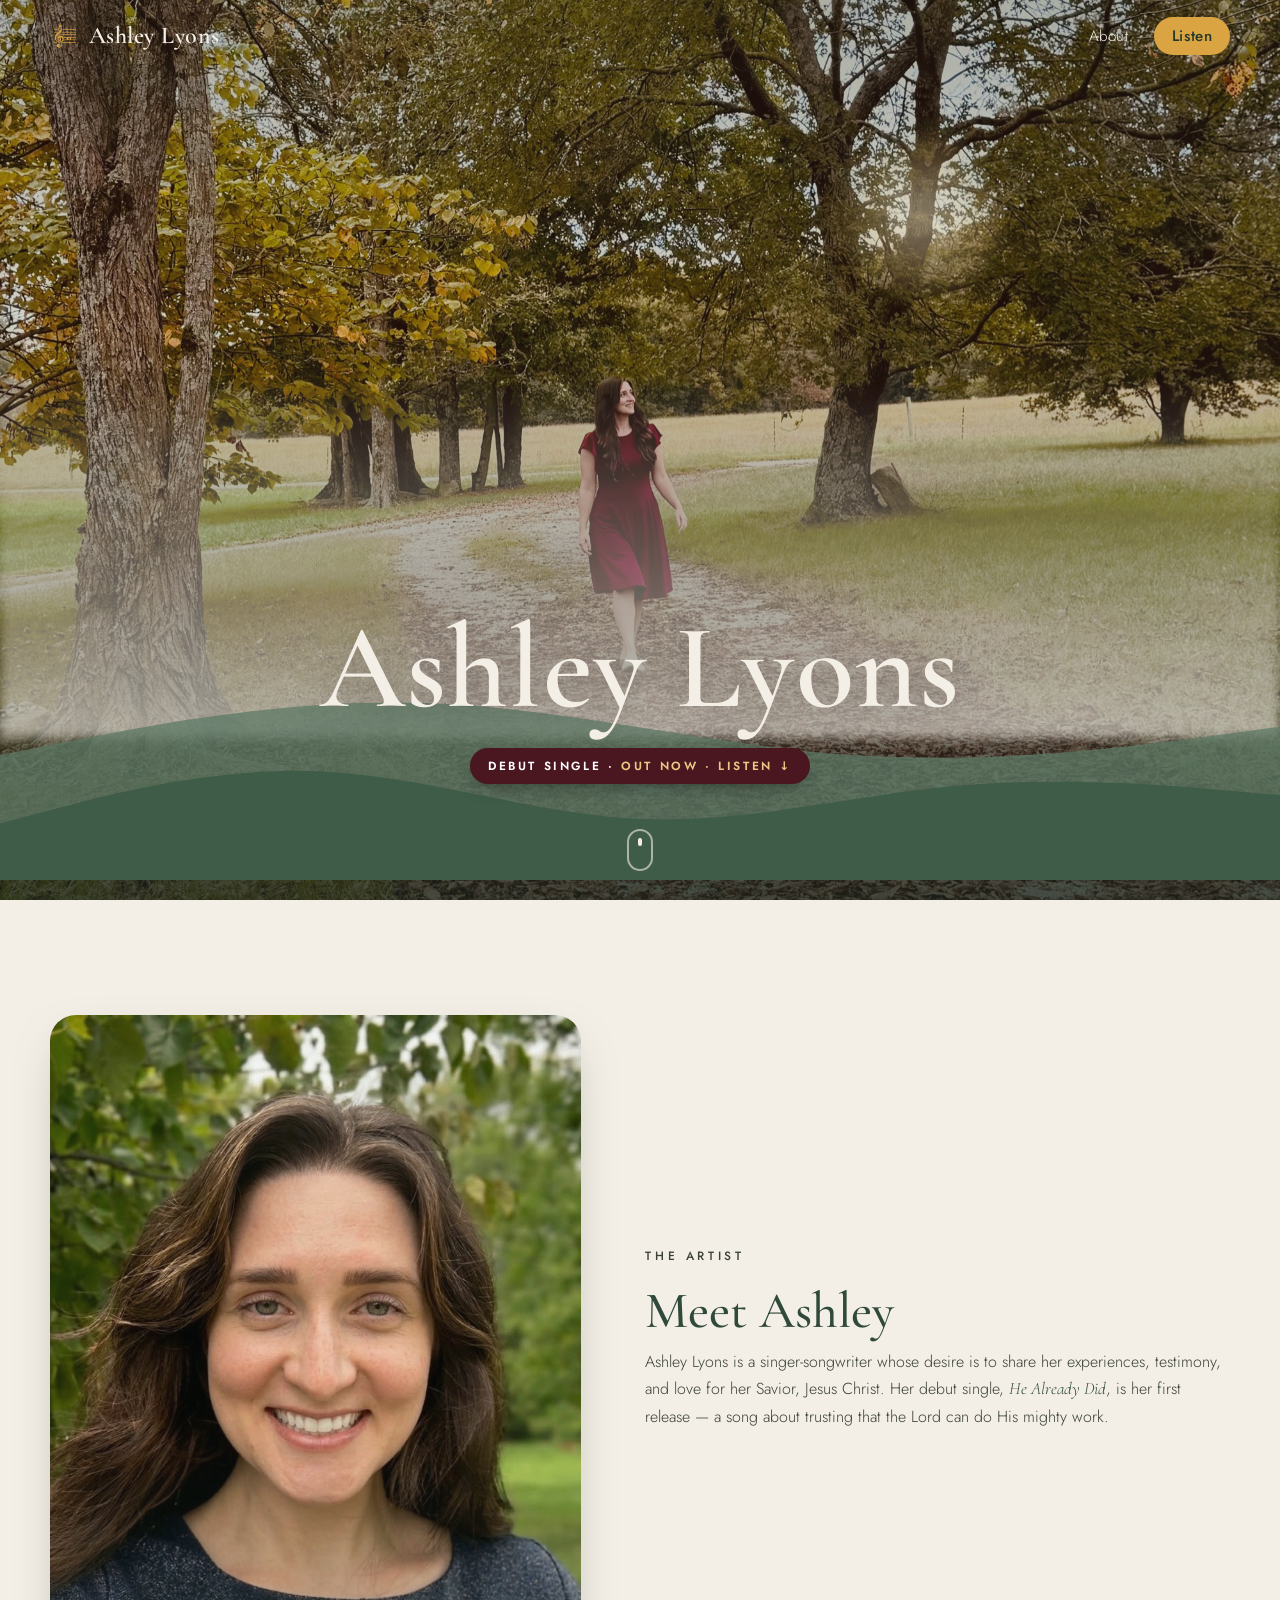
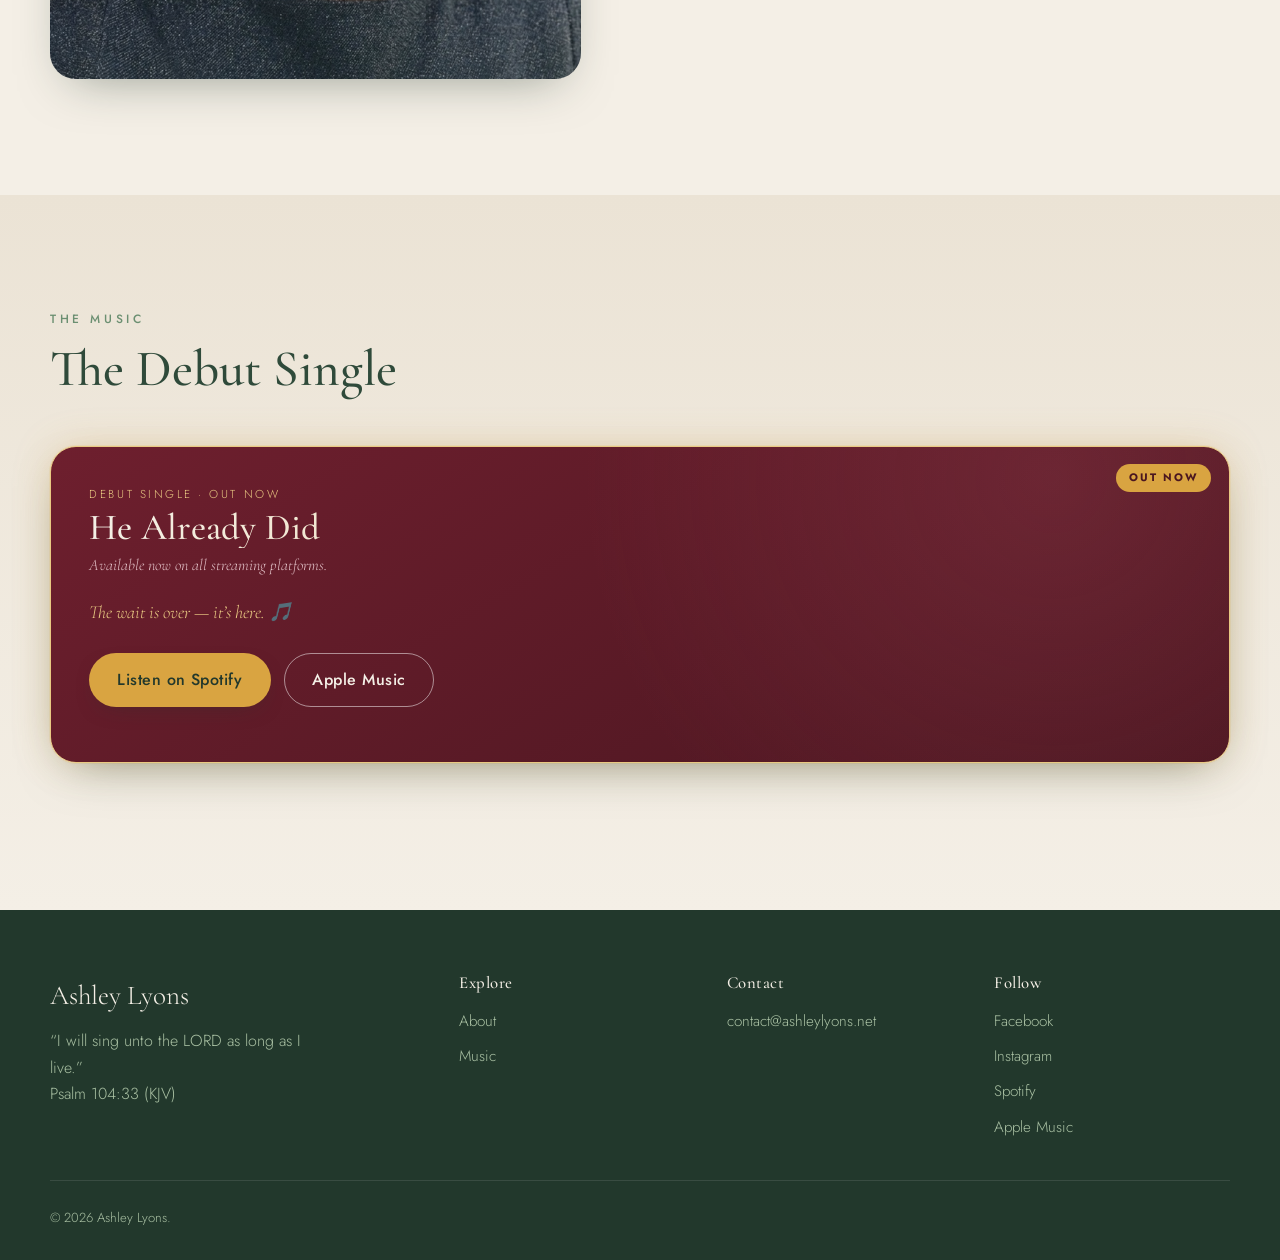
==== index.html @ bfa3c893 "Cache-bust CSS/JS with version query; make HTML revalidate so updates show immediately" ====
<!DOCTYPE html>
<html lang="en">
<head>
  <meta charset="UTF-8" />
  <meta name="viewport" content="width=device-width, initial-scale=1.0" />
  <meta name="description" content="Ashley Lyons — singer-songwriter. Debut single 'He Already Did' coming October 17, 2026. Hear a preview and be the first to know when it releases." />
  <meta name="theme-color" content="#2f4a3a" />

  <!-- Open Graph -->
  <meta property="og:title" content="Ashley Lyons — Singer-Songwriter" />
  <meta property="og:description" content="Debut single 'He Already Did' — coming October 17, 2026. Hear the preview." />
  <meta property="og:type" content="website" />
  <meta property="og:url" content="https://ashleylyons.net/" />
  <meta property="og:image" content="https://ashleylyons.net/assets/cover.jpeg" />
  <link rel="canonical" href="https://ashleylyons.net/" />

  <title>Ashley Lyons — Singer-Songwriter</title>

  <link rel="icon" href="assets/logo-forest-64.png" type="image/png" />
  <link rel="preconnect" href="https://fonts.googleapis.com" />
  <link rel="preconnect" href="https://fonts.gstatic.com" crossorigin />
  <link href="https://fonts.googleapis.com/css2?family=Cormorant+Garamond:ital,wght@0,400;0,500;0,600;1,400&family=Jost:wght@300;400;500;600&display=swap" rel="stylesheet" />
  <link rel="stylesheet" href="css/styles.css?v=20261016" />
</head>
<body>
  <a class="skip-link" href="#main">Skip to content</a>

  <!-- ============ NAVIGATION ============ -->
  <header class="site-header" id="siteHeader">
    <nav class="nav" aria-label="Primary">
      <a href="#top" class="nav__brand" aria-label="Ashley Lyons home">
        <img class="nav__logo" src="assets/logo-gold.png" alt="" width="30" height="30" aria-hidden="true" />
        <span class="nav__name">Ashley Lyons</span>
      </a>

      <button class="nav__toggle" id="navToggle" aria-expanded="false" aria-controls="navMenu" aria-label="Open menu">
        <span></span><span></span><span></span>
      </button>

      <ul class="nav__menu" id="navMenu">
        <li><a href="#about">About</a></li>
        <li><a href="#music" class="nav__cta">Listen</a></li>
      </ul>
    </nav>
  </header>

  <main id="main">
    <span id="top"></span>

    <!-- ============ HERO ============ -->
    <section class="hero" id="hero">
      <div class="hero__layers" aria-hidden="true">
        <div class="hero__sky"></div>
        <div class="hero__sun"></div>
        <div class="hero__mist"></div>
        <svg class="hero__hills hero__hills--back" viewBox="0 0 1440 320" preserveAspectRatio="none">
          <path d="M0,224L80,208C160,192,320,160,480,165.3C640,171,800,213,960,224C1120,235,1280,213,1360,202.7L1440,192L1440,320L0,320Z"></path>
        </svg>
        <svg class="hero__hills hero__hills--mid" viewBox="0 0 1440 320" preserveAspectRatio="none">
          <path d="M0,256L60,240C120,224,240,192,360,197.3C480,203,600,245,720,250.7C840,256,960,224,1080,213.3C1200,203,1320,213,1380,218.7L1440,224L1440,320L0,320Z"></path>
        </svg>
      </div>

      <div class="hero__content">
        <h1 class="hero__title">Ashley&nbsp;Lyons</h1>
        <a href="#music" class="hero__eyebrow" aria-label="Debut single coming October 17 — tap to hear the preview">Debut Single · Oct 17 · <span class="hero__eyebrow-cue">Tap to hear preview &darr;</span></a>
      </div>

      <a href="#about" class="hero__scroll" aria-label="Scroll to about">
        <span></span>
      </a>
    </section>

    <!-- ============ ABOUT ============ -->
    <section class="about section" id="about">
      <div class="container about__grid">
        <div class="about__media reveal">
          <div class="about__photo" role="img" aria-label="Ashley Lyons smiling outdoors among green trees"></div>
        </div>
        <div class="about__text reveal">
          <p class="section__eyebrow">The Artist</p>
          <h2 class="section__title">Meet Ashley</h2>
          <p>Ashley Lyons is a singer-songwriter whose desire is to share her experiences, testimony, and love for her Savior, Jesus Christ. Her debut single, <em>He Already Did</em>, is her first release &mdash; a song about trusting that the Lord can do His mighty work.</p>
        </div>
      </div>
    </section>

    <!-- ============ MUSIC / DISCOGRAPHY ============ -->
    <section class="music section section--alt" id="music">
      <div class="container">
        <div class="section__head reveal">
          <p class="section__eyebrow">The Music</p>
          <h2 class="section__title">The Debut Single</h2>
        </div>

        <!-- Coming soon / unreleased preview -->
        <div class="upcoming reveal" id="upcoming">
          <div class="upcoming__badge">Coming Soon</div>
          <div class="upcoming__body">
            <p class="upcoming__eyebrow">Next Single · Preview</p>
            <h3 class="upcoming__title" id="upTitle">He Already Did</h3>
            <p class="upcoming__sub">A first listen before it&rsquo;s out everywhere.</p>
            <p class="upcoming__fanfare" id="fanfare">The wait is over &mdash; it&rsquo;s here. &#127925;</p>

            <div class="upcoming__preview">
              <button class="upcoming__play" id="previewBtn" aria-label="Play 30-second preview">
                <span class="upcoming__playicon" id="previewIcon">&#9654;</span>
                <span id="previewLabel">Play preview</span>
              </button>
              <div class="upcoming__bar" aria-hidden="true"><div class="upcoming__fill" id="previewFill"></div></div>
              <span class="upcoming__clip">0:30 clip</span>
              <audio id="previewAudio" preload="none" src="assets/preview.mp3"></audio>
            </div>

            <div class="upcoming__meta">
              <div class="countdown" id="countdown" role="timer" aria-live="polite" aria-label="Time until release">
                <div class="countdown__unit"><span id="cdDays">00</span><small>days</small></div>
                <div class="countdown__unit"><span id="cdHours">00</span><small>hrs</small></div>
                <div class="countdown__unit"><span id="cdMins">00</span><small>min</small></div>
                <div class="countdown__unit"><span id="cdSecs">00</span><small>sec</small></div>
              </div>
            </div>

            <div class="upcoming__streams" id="streamLinks" hidden>
              <a class="btn btn--primary upcoming__stream" id="streamSpotify" href="https://open.spotify.com/artist/2u6B1OlPPQbvFLtnUCbcLt" target="_blank" rel="noopener noreferrer">Listen on Spotify</a>
              <a class="btn btn--ghost upcoming__stream" id="streamApple" href="https://music.apple.com/artist/6820266533" target="_blank" rel="noopener noreferrer">Apple Music</a>
            </div>

            <p class="upcoming__date" id="releaseDate"></p>
          </div>
        </div>
      </div>
    </section>

    <!-- ============ NEWSLETTER (removed) ============ -->
  </main>

  <!-- ============ FOOTER ============ -->
  <footer class="footer" id="contact">
    <div class="container footer__grid">
      <div class="footer__brand">
        <span class="footer__name">Ashley Lyons</span>
        <p>&ldquo;I will sing unto the LORD as long as I live.&rdquo; <br />Psalm 104:33 (KJV)</p>
      </div>
      <div class="footer__col">
        <h3>Explore</h3>
        <ul>
          <li><a href="#about">About</a></li>
          <li><a href="#music">Music</a></li>
        </ul>
      </div>
      <div class="footer__col">
        <h3>Contact</h3>
        <ul>
          <li><a href="mailto:contact@ashleylyons.net">contact@ashleylyons.net</a></li>
        </ul>
      </div>
      <div class="footer__col">
        <h3>Follow</h3>
        <ul class="footer__social">
          <li><a href="https://www.facebook.com/profile.php?id=61594913566447" target="_blank" rel="noopener noreferrer" aria-label="Facebook">Facebook</a></li>
          <li><a href="https://www.instagram.com/ashleylyons_music" target="_blank" rel="noopener noreferrer" aria-label="Instagram">Instagram</a></li>
          <li><a href="https://open.spotify.com/artist/2u6B1OlPPQbvFLtnUCbcLt" target="_blank" rel="noopener noreferrer" aria-label="Spotify">Spotify</a></li>
          <li><a href="https://music.apple.com/artist/6820266533" target="_blank" rel="noopener noreferrer" aria-label="Apple Music">Apple Music</a></li>
        </ul>
      </div>
    </div>
    <div class="footer__bottom">
      <p>&copy; <span id="year"></span> Ashley Lyons.</p>
    </div>
  </footer>

  <script src="js/main.js?v=20261016"></script>
</body>
</html>
---- css/styles.css ----
/* =========================================================
   Ashley Lyons — nature-themed singer-songwriter site
   Design tokens → base → components → responsive
   ========================================================= */

/* ---------- Design tokens ---------- */
:root {
  /* palette */
  --forest: #2f4a3a;
  --forest-deep: #22382c;
  --moss: #6b8f71;
  --sage: #a9c0a3;
  --bark: #5c4433;
  --cream: #f4efe6;
  --birch: #ebe3d5;
  --gold: #d9a441;
  --gold-soft: #e9c983;
  --wine: #6e1f2e;
  --wine-deep: #4a1620;
  --wine-soft: #a84a5c;
  --ink: #23281f;
  --mist: rgba(244, 239, 230, 0.6);

  /* type */
  --serif: "Cormorant Garamond", Georgia, serif;
  --sans: "Jost", system-ui, -apple-system, sans-serif;

  /* scale */
  --maxw: 1180px;
  --gap: clamp(1rem, 2.5vw, 2rem);
  --radius: 14px;
  --radius-lg: 26px;
  --shadow: 0 18px 50px -22px rgba(34, 56, 44, 0.5);
  --shadow-sm: 0 8px 24px -14px rgba(34, 56, 44, 0.55);

  --ease: cubic-bezier(0.22, 1, 0.36, 1);
}

/* ---------- Reset / base ---------- */
*, *::before, *::after { box-sizing: border-box; margin: 0; padding: 0; }

html { scroll-behavior: smooth; -webkit-text-size-adjust: 100%; }

body {
  font-family: var(--sans);
  font-weight: 300;
  color: var(--ink);
  background: var(--cream);
  line-height: 1.65;
  overflow-x: hidden;
}

h1, h2, h3 { font-family: var(--serif); font-weight: 500; line-height: 1.08; color: var(--forest); }

a { color: var(--forest); text-decoration: none; transition: color 0.25s var(--ease); }
a:hover { color: var(--gold); }

img, svg { display: block; max-width: 100%; }

::selection { background: var(--gold-soft); color: var(--forest-deep); }

.sr-only {
  position: absolute; width: 1px; height: 1px; padding: 0; margin: -1px;
  overflow: hidden; clip: rect(0 0 0 0); white-space: nowrap; border: 0;
}

.skip-link {
  position: absolute; left: 1rem; top: -3rem; z-index: 1000;
  background: var(--forest); color: var(--cream); padding: 0.6rem 1rem;
  border-radius: 0 0 var(--radius) var(--radius); transition: top 0.25s var(--ease);
}
.skip-link:focus { top: 0; color: var(--cream); }

:focus-visible { outline: 3px solid var(--gold); outline-offset: 3px; border-radius: 4px; }

.container { width: min(100% - 2.4rem, var(--maxw)); margin-inline: auto; }

/* ---------- Buttons ---------- */
.btn {
  display: inline-flex; align-items: center; justify-content: center;
  font-family: var(--sans); font-weight: 500; letter-spacing: 0.03em;
  padding: 0.85rem 1.6rem; border-radius: 999px; cursor: pointer;
  border: 1.5px solid transparent; transition: transform 0.25s var(--ease),
    background 0.25s var(--ease), color 0.25s var(--ease), box-shadow 0.25s var(--ease);
}
.btn--primary { background: var(--gold); color: var(--forest-deep); box-shadow: var(--shadow-sm); }
.btn--primary:hover { background: var(--gold-soft); color: var(--forest-deep); transform: translateY(-2px); }
.btn--ghost { border-color: var(--cream); color: var(--cream); }
.btn--ghost:hover { background: var(--cream); color: var(--forest-deep); transform: translateY(-2px); }

/* ---------- Navigation ---------- */
.site-header {
  position: fixed; inset: 0 0 auto 0; z-index: 100;
  transition: background 0.35s var(--ease), box-shadow 0.35s var(--ease), padding 0.35s var(--ease);
  padding: 0.4rem 0;
}
.site-header.is-scrolled {
  background: rgba(244, 239, 230, 0.92);
  backdrop-filter: blur(10px);
  box-shadow: 0 10px 30px -20px rgba(34, 56, 44, 0.6);
}
.nav {
  width: min(100% - 2.4rem, var(--maxw)); margin-inline: auto;
  display: flex; align-items: center; justify-content: space-between; gap: 1rem;
  padding: 0.6rem 0;
}
.nav__brand { display: flex; align-items: center; gap: 0.55rem; color: var(--cream); }
.site-header.is-scrolled .nav__brand { color: var(--forest); }
.nav__logo { flex-shrink: 0; width: 30px; height: 30px; object-fit: contain; }
.nav__name { font-family: var(--serif); font-size: 1.5rem; font-weight: 600; letter-spacing: 0.02em; }

.nav__menu { list-style: none; display: flex; align-items: center; gap: 1.6rem; }
.nav__menu a { color: var(--cream); font-size: 0.95rem; letter-spacing: 0.04em; position: relative; }
.site-header.is-scrolled .nav__menu a { color: var(--forest); }
.nav__menu a:not(.nav__cta)::after {
  content: ""; position: absolute; left: 0; bottom: -5px; height: 1.5px; width: 0;
  background: var(--gold); transition: width 0.3s var(--ease);
}
.nav__menu a:not(.nav__cta):hover::after { width: 100%; }
.nav__menu a:hover { color: var(--gold); }
.nav__cta {
  background: var(--gold); color: var(--forest-deep) !important;
  padding: 0.5rem 1.1rem; border-radius: 999px; font-weight: 500;
}
.nav__cta:hover { background: var(--gold-soft); transform: translateY(-1px); }

.nav__toggle {
  display: none; flex-direction: column; gap: 5px; background: none; border: 0;
  cursor: pointer; padding: 6px; z-index: 110;
}
.nav__toggle span {
  width: 26px; height: 2px; background: var(--cream); border-radius: 2px;
  transition: transform 0.3s var(--ease), opacity 0.3s var(--ease), background 0.3s var(--ease);
}
.site-header.is-scrolled .nav__toggle span { background: var(--forest); }
.nav__toggle[aria-expanded="true"] span:nth-child(1) { transform: translateY(7px) rotate(45deg); }
.nav__toggle[aria-expanded="true"] span:nth-child(2) { opacity: 0; }
.nav__toggle[aria-expanded="true"] span:nth-child(3) { transform: translateY(-7px) rotate(-45deg); }

/* ---------- Hero ---------- */
.hero {
  position: relative; min-height: 100svh; display: flex; flex-direction: column;
  align-items: center; justify-content: flex-end; text-align: center;
  color: var(--cream); overflow: hidden; isolation: isolate;
  padding-bottom: clamp(4rem, 12vh, 9rem);
}
.hero__layers { position: absolute; inset: 0; z-index: -1; }
.hero__sky {
  position: absolute; inset: 0;
  background:
    linear-gradient(180deg, rgba(28,42,32,0.35) 0%, rgba(42,60,45,0.2) 35%, rgba(28,42,32,0.6) 75%, rgba(22,36,28,0.8) 100%),
    url("../assets/cover.jpeg") center 22% / cover no-repeat,
    linear-gradient(180deg, #39506b 0%, #6a7b82 35%, #c9a97d 72%, #e8cf9e 100%);
}
.hero__sun {
  position: absolute; top: 24%; left: 72%; transform: translate(-50%, -50%);
  width: 180px; height: 180px; border-radius: 50%;
  background: radial-gradient(circle, rgba(255,245,218,0.55) 0%, rgba(233,201,131,0.3) 45%, transparent 70%);
  filter: blur(4px); opacity: 0.8;
}
.hero__mist {
  position: absolute; inset: auto 0 18% 0; height: 40%;
  background: linear-gradient(180deg, transparent, rgba(244,239,230,0.35) 60%, rgba(244,239,230,0.6));
  filter: blur(6px);
}
.hero__hills { position: absolute; bottom: 0; left: 0; width: 100%; height: auto; }
.hero__hills--back { fill: #5e7a66; bottom: 60px; opacity: 0.75; }
.hero__hills--mid { fill: #3f5c48; bottom: 20px; }
.hero__trees { position: absolute; bottom: 0; fill: var(--forest-deep); height: 150px; }

.hero__content { max-width: 760px; padding: 0 1.2rem; animation: heroIn 1.2s var(--ease) both; }
.hero__eyebrow {
  display: inline-block; cursor: pointer; text-decoration: none;
  text-transform: uppercase; letter-spacing: 0.22em; font-size: 0.74rem; font-weight: 600;
  color: #fff; background: var(--wine-deep);
  padding: 0.5rem 1.15rem; border-radius: 999px;
  margin-top: 1rem; margin-bottom: 0.5rem;
  box-shadow: 0 6px 20px -8px rgba(0,0,0,0.6);
  transition: background 0.25s var(--ease), transform 0.2s var(--ease), box-shadow 0.25s var(--ease);
}
.hero__eyebrow:hover {
  background: var(--wine); color: #fff;
  transform: translateY(-2px); box-shadow: 0 10px 26px -10px rgba(0,0,0,0.7);
}
.hero__eyebrow-cue { color: var(--gold-soft); white-space: nowrap; }
.hero__title {
  color: var(--cream); font-size: clamp(3.4rem, 11vw, 7.5rem); font-weight: 600;
  letter-spacing: 0.01em; text-shadow: 0 10px 40px rgba(0,0,0,0.3);
}
.hero__scroll {
  position: absolute; bottom: 1.8rem; left: 50%; transform: translateX(-50%);
  width: 26px; height: 42px; border: 2px solid var(--mist); border-radius: 999px;
}
.hero__scroll span {
  position: absolute; top: 7px; left: 50%; width: 4px; height: 8px; border-radius: 2px;
  background: var(--cream); transform: translateX(-50%); animation: scrollDot 1.8s infinite;
}
@keyframes scrollDot { 0% { opacity: 0; top: 7px; } 50% { opacity: 1; } 100% { opacity: 0; top: 20px; } }
@keyframes heroIn { from { opacity: 0; transform: translateY(24px); } to { opacity: 1; transform: none; } }

/* ---------- Sections ---------- */
.section { padding: clamp(4rem, 9vw, 7.5rem) 0; }
.section--alt { background: linear-gradient(180deg, var(--birch), var(--cream)); }
.section__head { max-width: 640px; margin-bottom: 3rem; }
.section__eyebrow {
  text-transform: uppercase; letter-spacing: 0.3em; font-size: 0.75rem;
  color: var(--moss); font-weight: 500; margin-bottom: 0.8rem;
}
.section__title { font-size: clamp(2rem, 5vw, 3.2rem); margin-bottom: 0.6rem; }
.section__lead { font-size: 1.1rem; color: var(--bark); max-width: 52ch; }

/* ---------- About ---------- */
.about__grid { display: grid; grid-template-columns: 1fr 1.1fr; gap: clamp(2rem, 5vw, 4.5rem); align-items: center; }
.about__media { position: relative; }
.about__photo {
  aspect-ratio: 4 / 5; border-radius: var(--radius-lg); box-shadow: var(--shadow);
  background:
    linear-gradient(160deg, rgba(107,143,113,0.05), rgba(44,63,43,0.12)),
    url("../assets/profile.jpeg") center 20% / cover no-repeat,
    linear-gradient(160deg, #6a8a6f 0%, #42603f 45%, #2c3f2b 100%);
  position: relative; overflow: hidden;
}
.about__photo::after {
  content: ""; position: absolute; inset: 0;
  background: linear-gradient(180deg, transparent 60%, rgba(34,56,44,0.25));
}
.about__text p { margin-bottom: 1.1rem; color: #3a4234; }
.about__text em { font-family: var(--serif); font-style: italic; color: var(--forest); font-size: 1.08em; }
.about__stats { list-style: none; display: flex; gap: 2.2rem; margin-top: 1.8rem; flex-wrap: wrap; }
.about__stats li { display: flex; flex-direction: column; }
.about__stats strong { font-family: var(--serif); font-size: 2.2rem; color: var(--gold); line-height: 1; }
.about__stats span { font-size: 0.85rem; letter-spacing: 0.06em; color: var(--moss); text-transform: uppercase; }

/* ---------- Upcoming / unreleased preview ---------- */
.upcoming {
  position: relative; display: grid; grid-template-columns: 1fr;
  gap: clamp(1.3rem, 3.5vw, 2.4rem); align-items: center;
  background:
    radial-gradient(circle at 85% 10%, rgba(168,74,92,0.25), transparent 45%),
    linear-gradient(150deg, #6e1f2e 0%, #4a1620 100%);
  border: 1px solid rgba(168,74,92,0.45); border-radius: var(--radius-lg);
  padding: clamp(1.4rem, 4vw, 2.4rem); margin-bottom: 2rem; color: var(--cream);
  overflow: hidden;
}
.upcoming__badge {
  position: absolute; top: 1.1rem; right: 1.1rem; background: var(--gold); color: var(--forest-deep);
  font-size: 0.68rem; letter-spacing: 0.18em; text-transform: uppercase; font-weight: 600;
  padding: 0.3rem 0.8rem; border-radius: 999px;
}
.upcoming__eyebrow { text-transform: uppercase; letter-spacing: 0.22em; font-size: 0.72rem; color: var(--gold-soft); }
.upcoming__title { color: var(--cream); font-size: clamp(1.6rem, 3.5vw, 2.3rem); margin: 0.25rem 0; }
.upcoming__sub { font-family: var(--serif); font-style: italic; color: #e4c3c9; margin-bottom: 1.2rem; }

.upcoming__preview { display: flex; align-items: center; gap: 0.9rem; margin-bottom: 1.3rem; flex-wrap: wrap; }
.upcoming__play {
  display: inline-flex; align-items: center; gap: 0.5rem; cursor: pointer;
  background: rgba(255,255,255,0.1); color: var(--cream); border: 1.5px solid rgba(255,255,255,0.25);
  padding: 0.6rem 1.2rem; border-radius: 999px; font-family: var(--sans); font-size: 0.9rem; font-weight: 500;
  transition: background 0.25s var(--ease), border-color 0.25s var(--ease);
}
.upcoming__play:hover { background: rgba(255,255,255,0.2); border-color: var(--wine-soft); }
.upcoming__play.is-playing { background: var(--wine-soft); color: #fff; border-color: var(--wine-soft); }
.upcoming__bar { flex: 1 1 160px; height: 5px; background: rgba(255,255,255,0.18); border-radius: 999px; overflow: hidden; }
.upcoming__fill { height: 100%; width: 0; background: var(--wine-soft); border-radius: 999px; transition: width 0.15s linear; }
.upcoming__clip { font-size: 0.78rem; color: #d9b0b7; font-variant-numeric: tabular-nums; }

.upcoming__meta { display: flex; align-items: center; gap: 1.4rem; flex-wrap: wrap; }
.countdown { display: flex; gap: 0.7rem; }
.countdown__unit {
  display: flex; flex-direction: column; align-items: center; min-width: 52px;
  background: rgba(0,0,0,0.22); border-radius: 10px; padding: 0.5rem 0.3rem;
}
.countdown__unit span { font-family: var(--serif); font-size: 1.5rem; color: var(--gold-soft); line-height: 1; font-variant-numeric: tabular-nums; }
.countdown__unit small { font-size: 0.62rem; letter-spacing: 0.12em; text-transform: uppercase; color: #d9b0b7; margin-top: 0.25rem; }
.upcoming__notify { padding: 0.7rem 1.4rem; }
.upcoming__date { margin-top: 1rem; font-size: 0.85rem; color: #d9b0b7; }

/* streaming links (shown only when released) */
.upcoming__streams { display: flex; gap: 0.8rem; flex-wrap: wrap; margin-top: 0.6rem; }
.upcoming__stream { padding: 0.8rem 1.7rem; font-size: 1rem; }
.upcoming__stream.btn--ghost { border-color: rgba(255,255,255,0.5); color: var(--cream); }
.upcoming__stream.btn--ghost:hover { background: var(--cream); color: var(--wine-deep); }

/* celebratory release banner (shown only when released) */
.upcoming__fanfare { display: none; }
.upcoming.is-released .upcoming__fanfare {
  display: block; font-family: var(--serif); font-style: italic;
  color: var(--gold-soft); font-size: 1.15rem; margin: 0.2rem 0 1rem;
  animation: fadeUp 0.6s var(--ease) both;
}

.upcoming.is-released .countdown { display: none; }
.upcoming.is-released .upcoming__preview { display: none; }
.upcoming.is-released .upcoming__badge {
  background: var(--gold); color: var(--wine-deep); font-weight: 700;
  animation: badgePulse 2.2s ease-in-out infinite;
}
.upcoming.is-released {
  border-color: var(--gold-soft);
  box-shadow: var(--shadow), 0 0 0 1px rgba(233,201,131,0.25), 0 0 40px -6px rgba(217,164,65,0.35);
  animation: cardGlow 3.2s ease-in-out infinite;
}
.upcoming.is-released .upcoming__title {
  background: linear-gradient(90deg, var(--cream), var(--gold-soft), var(--cream));
  background-size: 200% auto; -webkit-background-clip: text; background-clip: text;
  -webkit-text-fill-color: transparent; animation: shine 4s linear infinite;
}
.upcoming.is-released .upcoming__streams .upcoming__stream { animation: popIn 0.5s var(--ease) both; }
.upcoming.is-released .upcoming__streams .upcoming__stream:nth-child(2) { animation-delay: 0.12s; }

@keyframes badgePulse { 0%,100% { box-shadow: 0 0 0 0 rgba(217,164,65,0.5); } 50% { box-shadow: 0 0 0 10px rgba(217,164,65,0); } }
@keyframes cardGlow { 0%,100% { box-shadow: var(--shadow), 0 0 0 1px rgba(233,201,131,0.25), 0 0 40px -6px rgba(217,164,65,0.3); } 50% { box-shadow: var(--shadow), 0 0 0 1px rgba(233,201,131,0.4), 0 0 55px -4px rgba(217,164,65,0.5); } }
@keyframes shine { to { background-position: 200% center; } }
@keyframes fadeUp { from { opacity: 0; transform: translateY(10px); } to { opacity: 1; transform: none; } }
@keyframes popIn { from { opacity: 0; transform: scale(0.8) translateY(8px); } to { opacity: 1; transform: none; } }

/* confetti */
.confetti-piece { position: fixed; top: -12px; width: 10px; height: 14px; z-index: 300; pointer-events: none; will-change: transform, opacity; }
@keyframes confettiFall { to { transform: translateY(105vh) rotate(720deg); opacity: 0; } }

/* ---------- Footer ---------- */
.footer { background: var(--forest-deep); color: var(--sage); padding: 4rem 0 2rem; }
.footer__grid { display: grid; grid-template-columns: 1.6fr 1fr 1fr 1fr; gap: 2rem; margin-bottom: 2.5rem; }
.footer__name { font-family: var(--serif); font-size: 1.7rem; color: var(--cream); display: block; margin-bottom: 0.6rem; }
.footer__brand p { max-width: 32ch; }
.footer__col h3 { color: var(--cream); font-size: 1.05rem; margin-bottom: 1rem; letter-spacing: 0.03em; }
.footer__col ul { list-style: none; display: grid; gap: 0.55rem; }
.footer__col a { color: var(--sage); font-size: 0.95rem; }
.footer__col a:hover { color: var(--gold); }
.footer__bottom {
  width: min(100% - 2.4rem, var(--maxw)); margin-inline: auto; padding-top: 1.6rem;
  border-top: 1px solid rgba(255,255,255,0.1); display: flex; justify-content: space-between;
  flex-wrap: wrap; gap: 0.6rem; font-size: 0.82rem;
}
.footer__fine { opacity: 0.6; }

/* ---------- Scroll reveal ---------- */
.reveal { opacity: 0; transform: translateY(32px); transition: opacity 0.8s var(--ease), transform 0.8s var(--ease); }
.reveal.is-visible { opacity: 1; transform: none; }

/* ---------- Responsive ---------- */
@media (max-width: 860px) {
  .nav__toggle { display: flex; }
  .nav__menu {
    position: fixed; inset: 0 0 0 auto; width: min(78%, 320px);
    background: var(--forest-deep); flex-direction: column; align-items: flex-start;
    justify-content: center; gap: 1.6rem; padding: 2rem 2.2rem;
    transform: translateX(100%); transition: transform 0.4s var(--ease); box-shadow: var(--shadow);
  }
  .nav__menu.is-open { transform: translateX(0); }
  .nav__menu a, .site-header.is-scrolled .nav__menu a { color: var(--cream); font-size: 1.1rem; }

  .about__grid { grid-template-columns: 1fr; }
  .about__media { width: 100%; max-width: 420px; margin: 0 auto 1.5rem; }
  .about__photo { width: 100%; min-height: 360px; }
  .upcoming { grid-template-columns: 1fr; text-align: center; overflow: visible; padding-top: 2.4rem; }
  .upcoming__preview, .upcoming__meta, .countdown { justify-content: center; }
  .upcoming__badge {
    top: 0; right: 50%; transform: translate(50%, -50%);
  }
  .footer__grid { grid-template-columns: 1fr 1fr; }
}

@media (max-width: 520px) {
  .footer__grid { grid-template-columns: 1fr; }}

/* ---------- Reduced motion ---------- */
@media (prefers-reduced-motion: reduce) {
  *, *::before, *::after { animation-duration: 0.001ms !important; animation-iteration-count: 1 !important; transition-duration: 0.001ms !important; scroll-behavior: auto !important; }
  .reveal { opacity: 1; transform: none; }
}
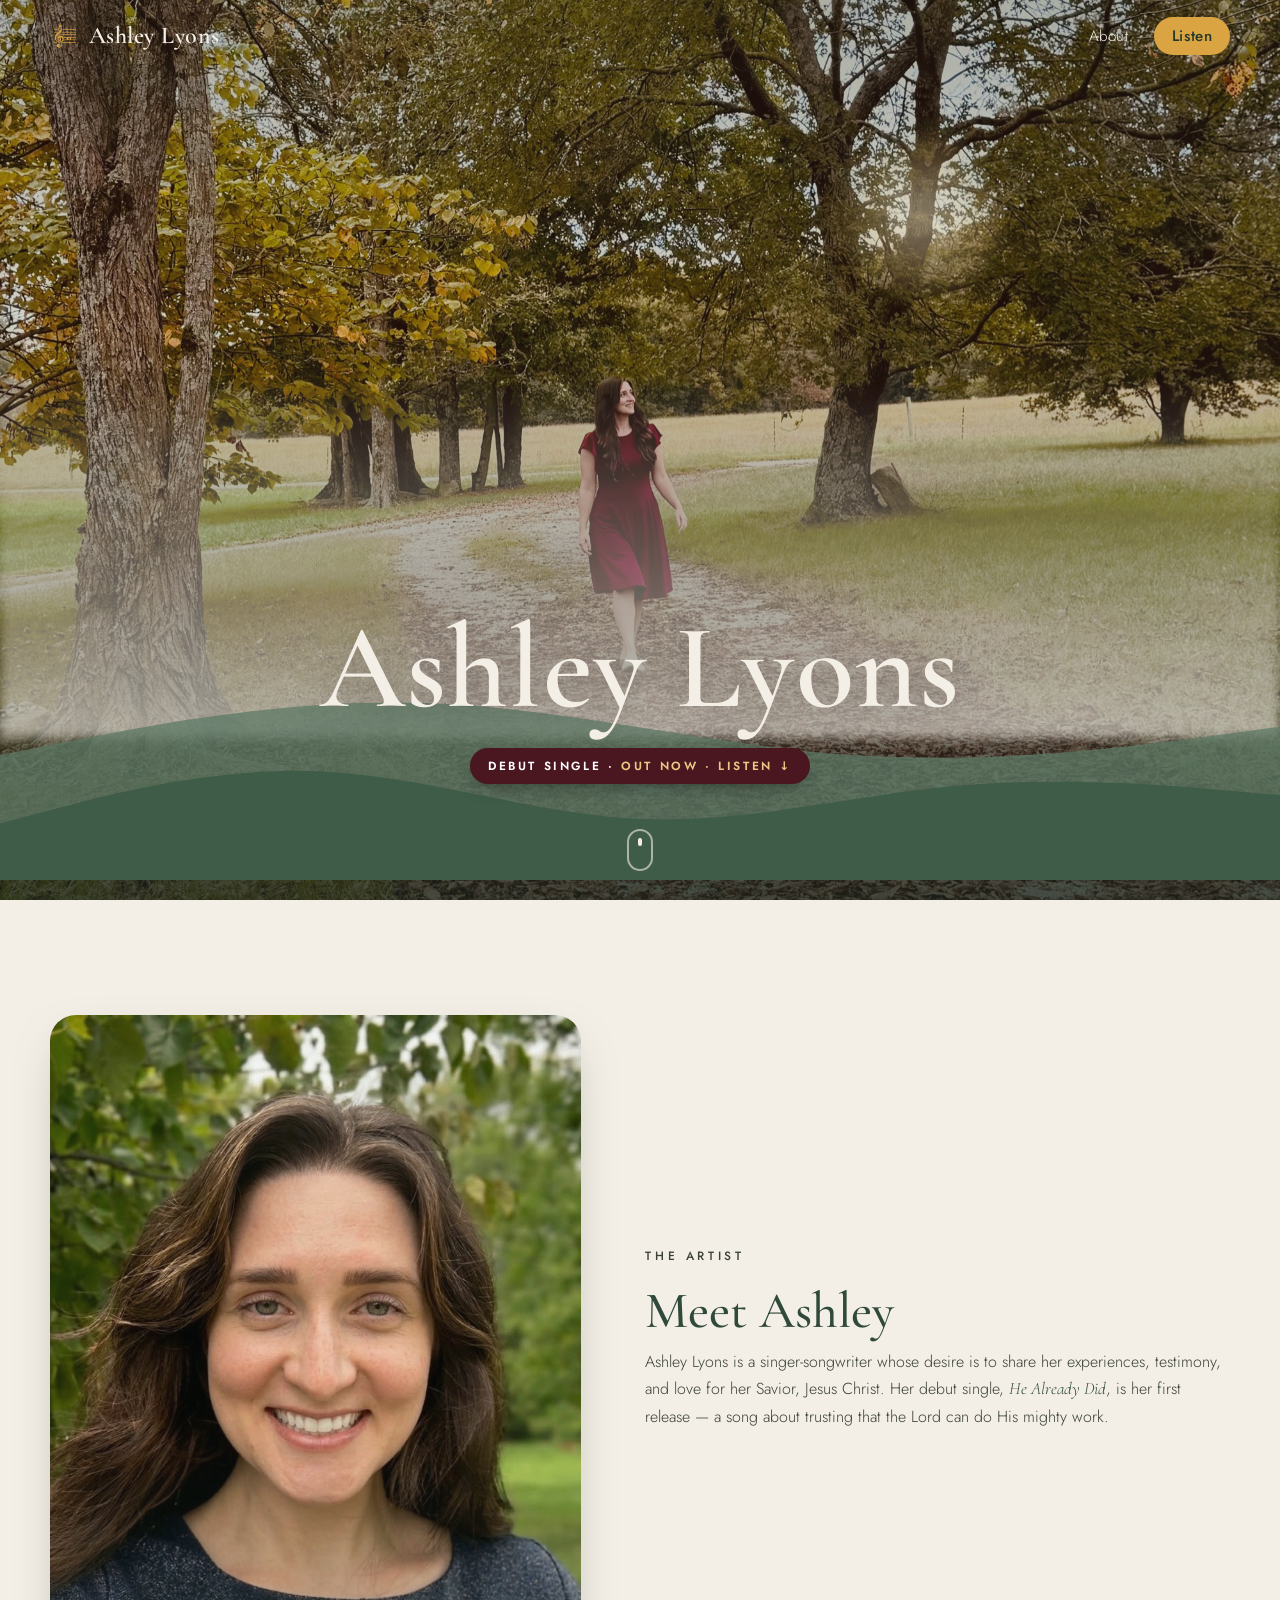
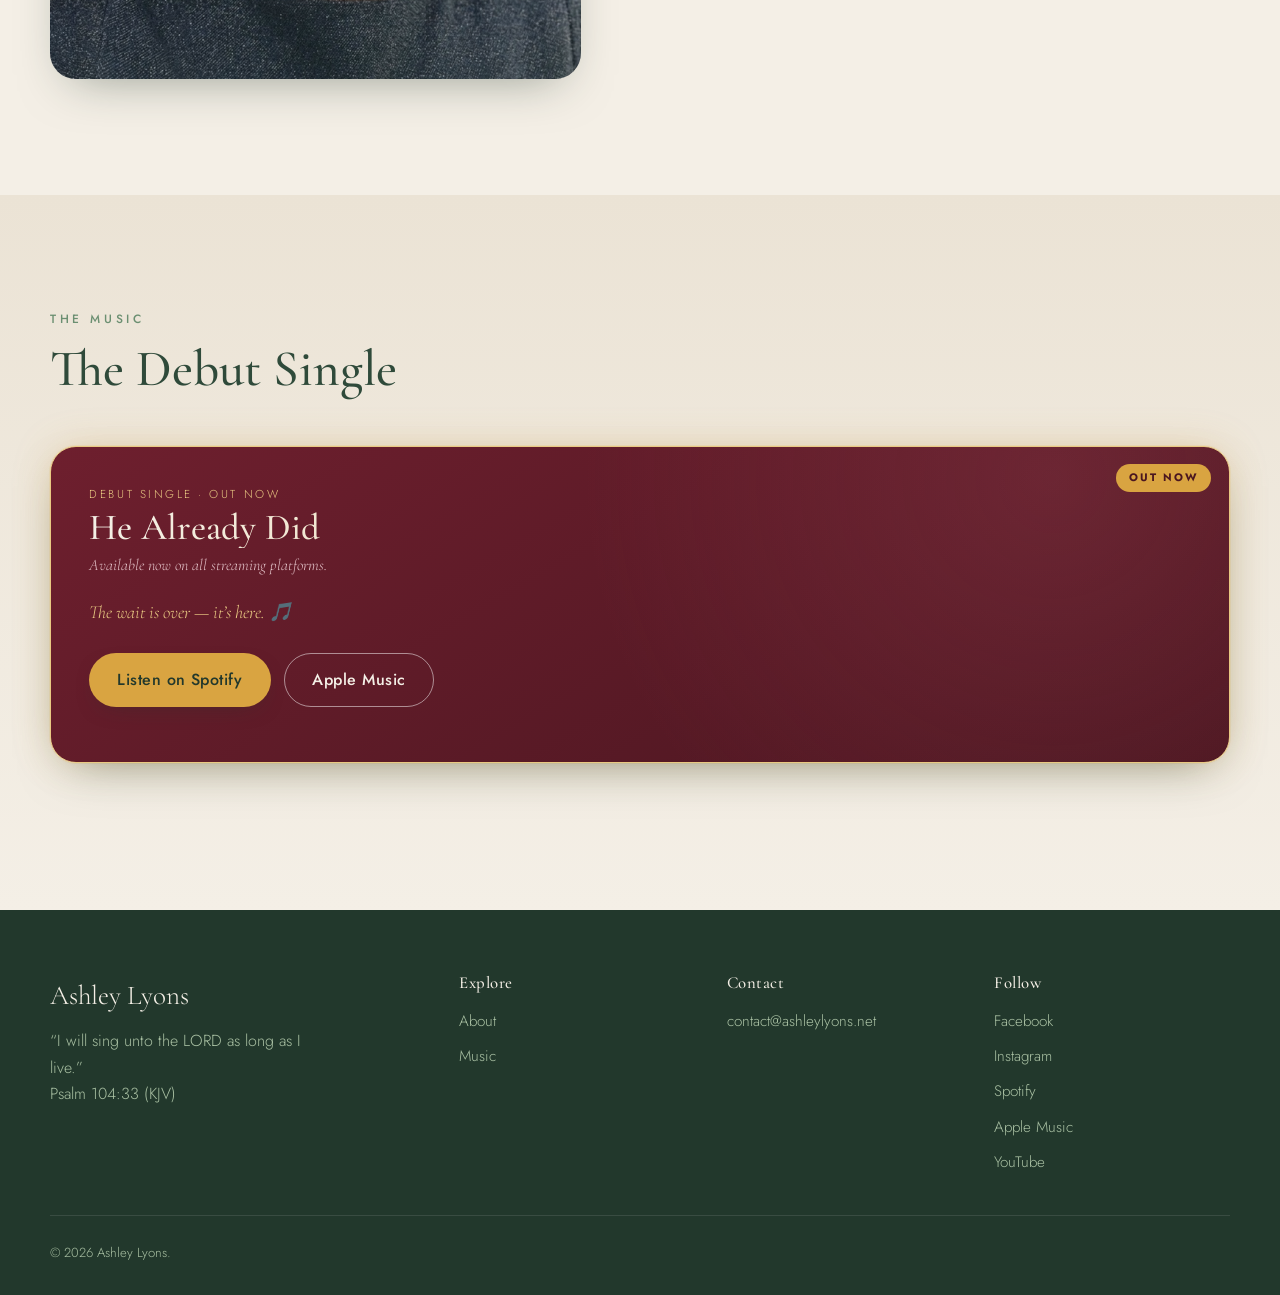
==== commit 0c051959: "Add YouTube channel link to footer socials" ====
--- a/index.html
+++ b/index.html
@@ -162,6 +162,7 @@
           <li><a href="https://www.instagram.com/ashleylyons_music" target="_blank" rel="noopener noreferrer" aria-label="Instagram">Instagram</a></li>
           <li><a href="https://open.spotify.com/artist/2u6B1OlPPQbvFLtnUCbcLt" target="_blank" rel="noopener noreferrer" aria-label="Spotify">Spotify</a></li>
           <li><a href="https://music.apple.com/artist/6820266533" target="_blank" rel="noopener noreferrer" aria-label="Apple Music">Apple Music</a></li>
+          <li><a href="https://www.youtube.com/@AshleyLyons-singer" target="_blank" rel="noopener noreferrer" aria-label="YouTube">YouTube</a></li>
         </ul>
       </div>
     </div>
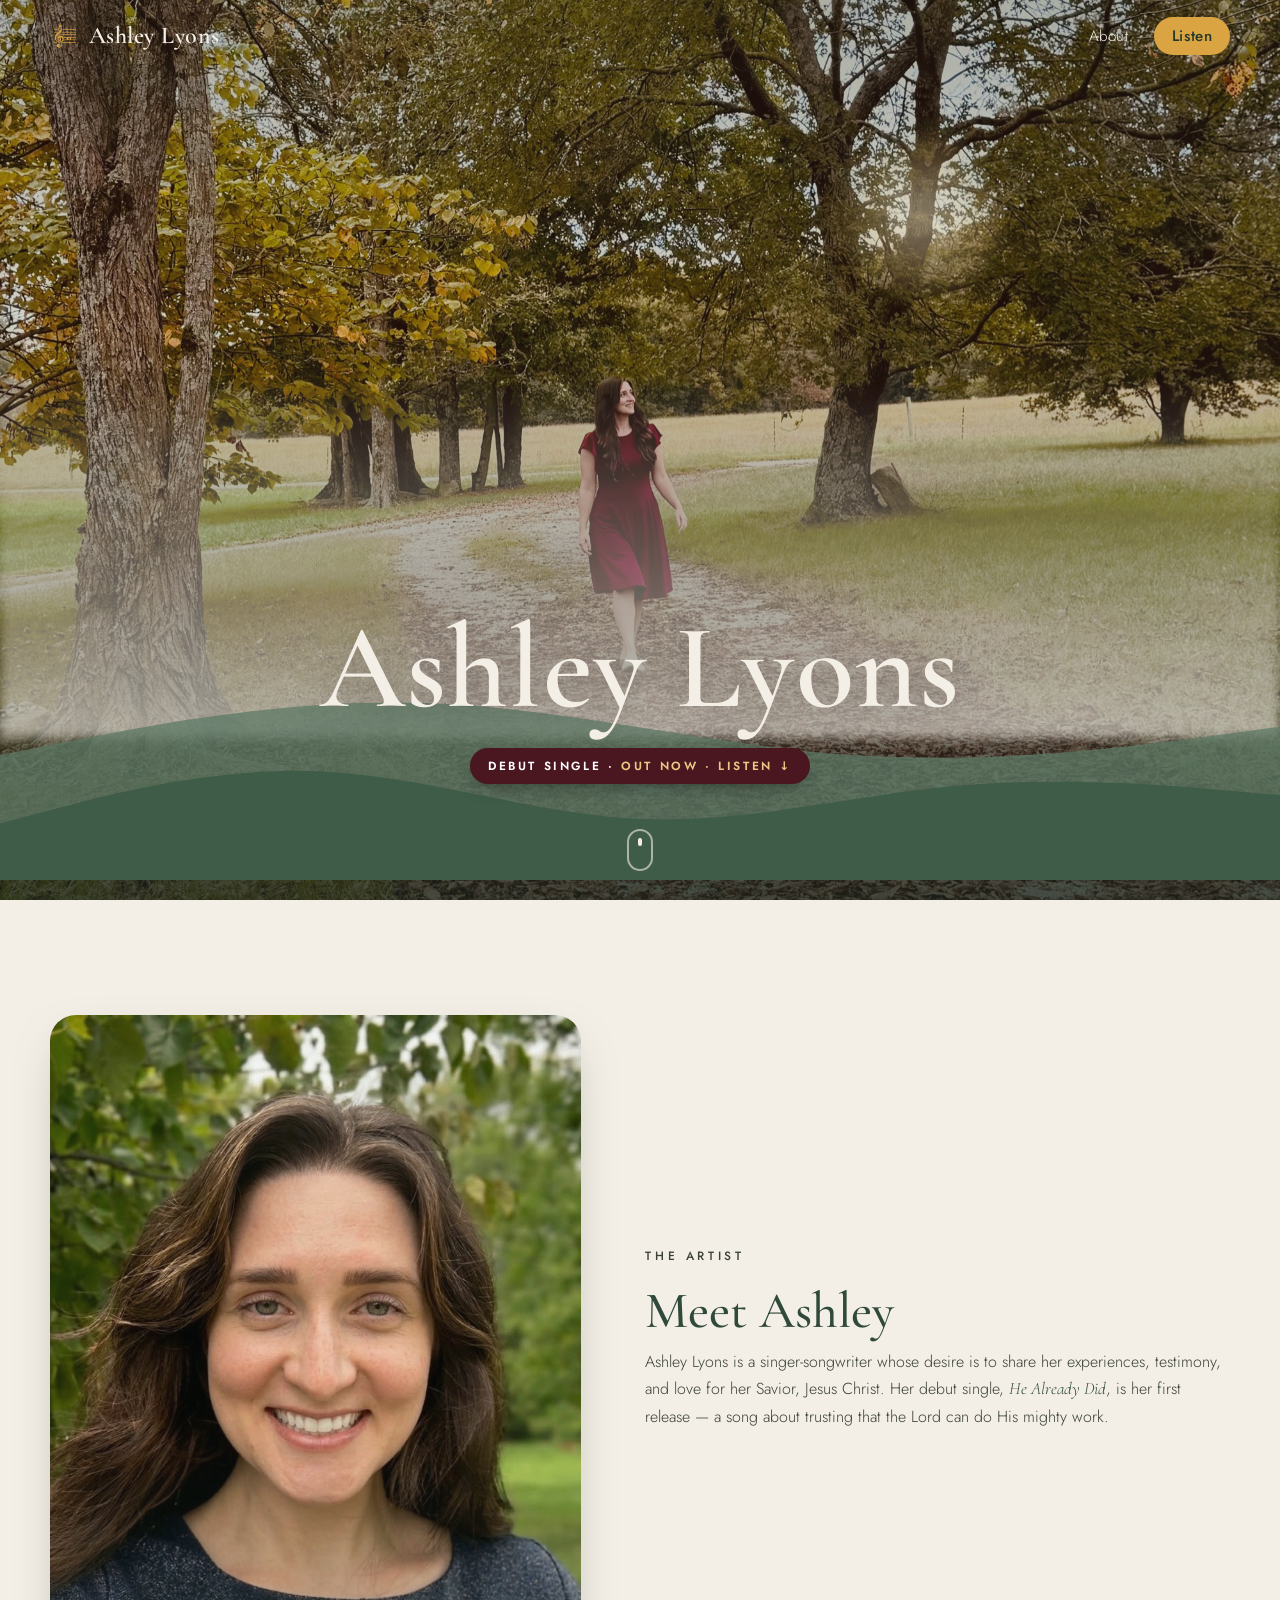
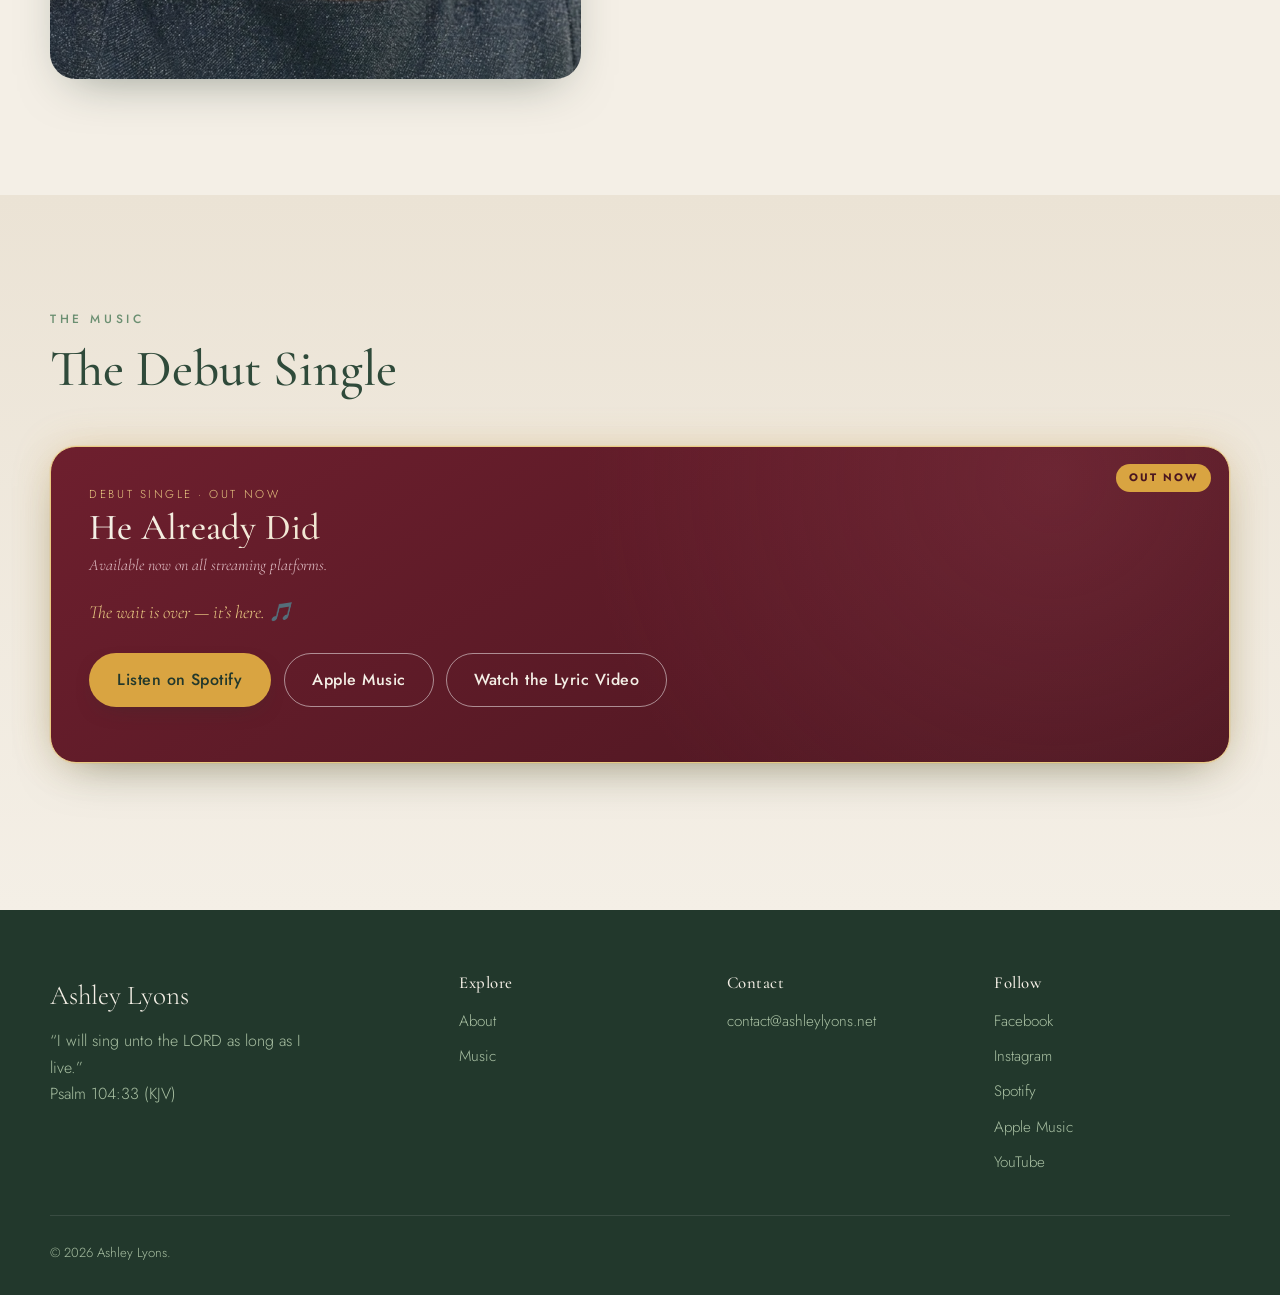
==== commit 254d699a: "Add Watch the Lyric Video (YouTube) button to released stream links" ====
--- a/index.html
+++ b/index.html
@@ -124,6 +124,7 @@
             <div class="upcoming__streams" id="streamLinks" hidden>
               <a class="btn btn--primary upcoming__stream" id="streamSpotify" href="https://open.spotify.com/artist/2u6B1OlPPQbvFLtnUCbcLt" target="_blank" rel="noopener noreferrer">Listen on Spotify</a>
               <a class="btn btn--ghost upcoming__stream" id="streamApple" href="https://music.apple.com/artist/6820266533" target="_blank" rel="noopener noreferrer">Apple Music</a>
+              <a class="btn btn--ghost upcoming__stream" id="streamYoutube" href="https://youtu.be/E40H5mmnSj8" target="_blank" rel="noopener noreferrer">Watch the Lyric Video</a>
             </div>
 
             <p class="upcoming__date" id="releaseDate"></p>
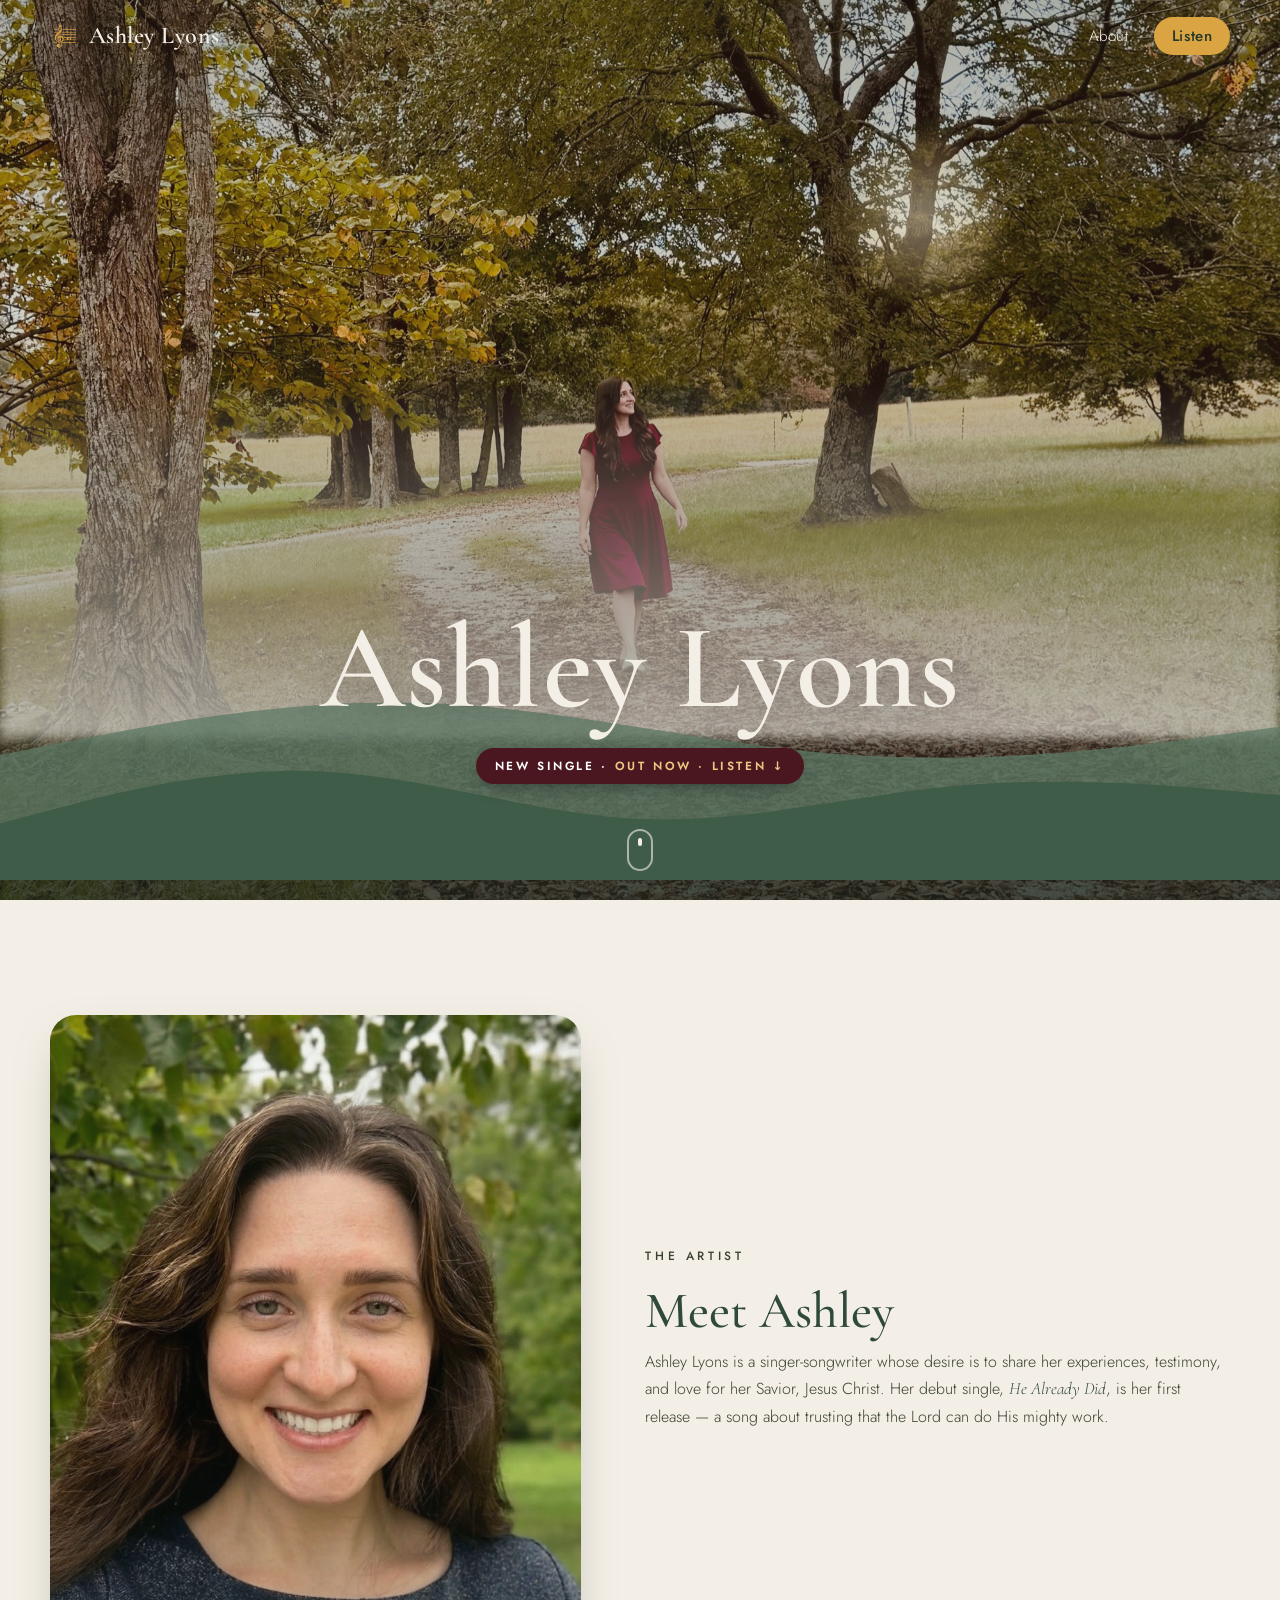
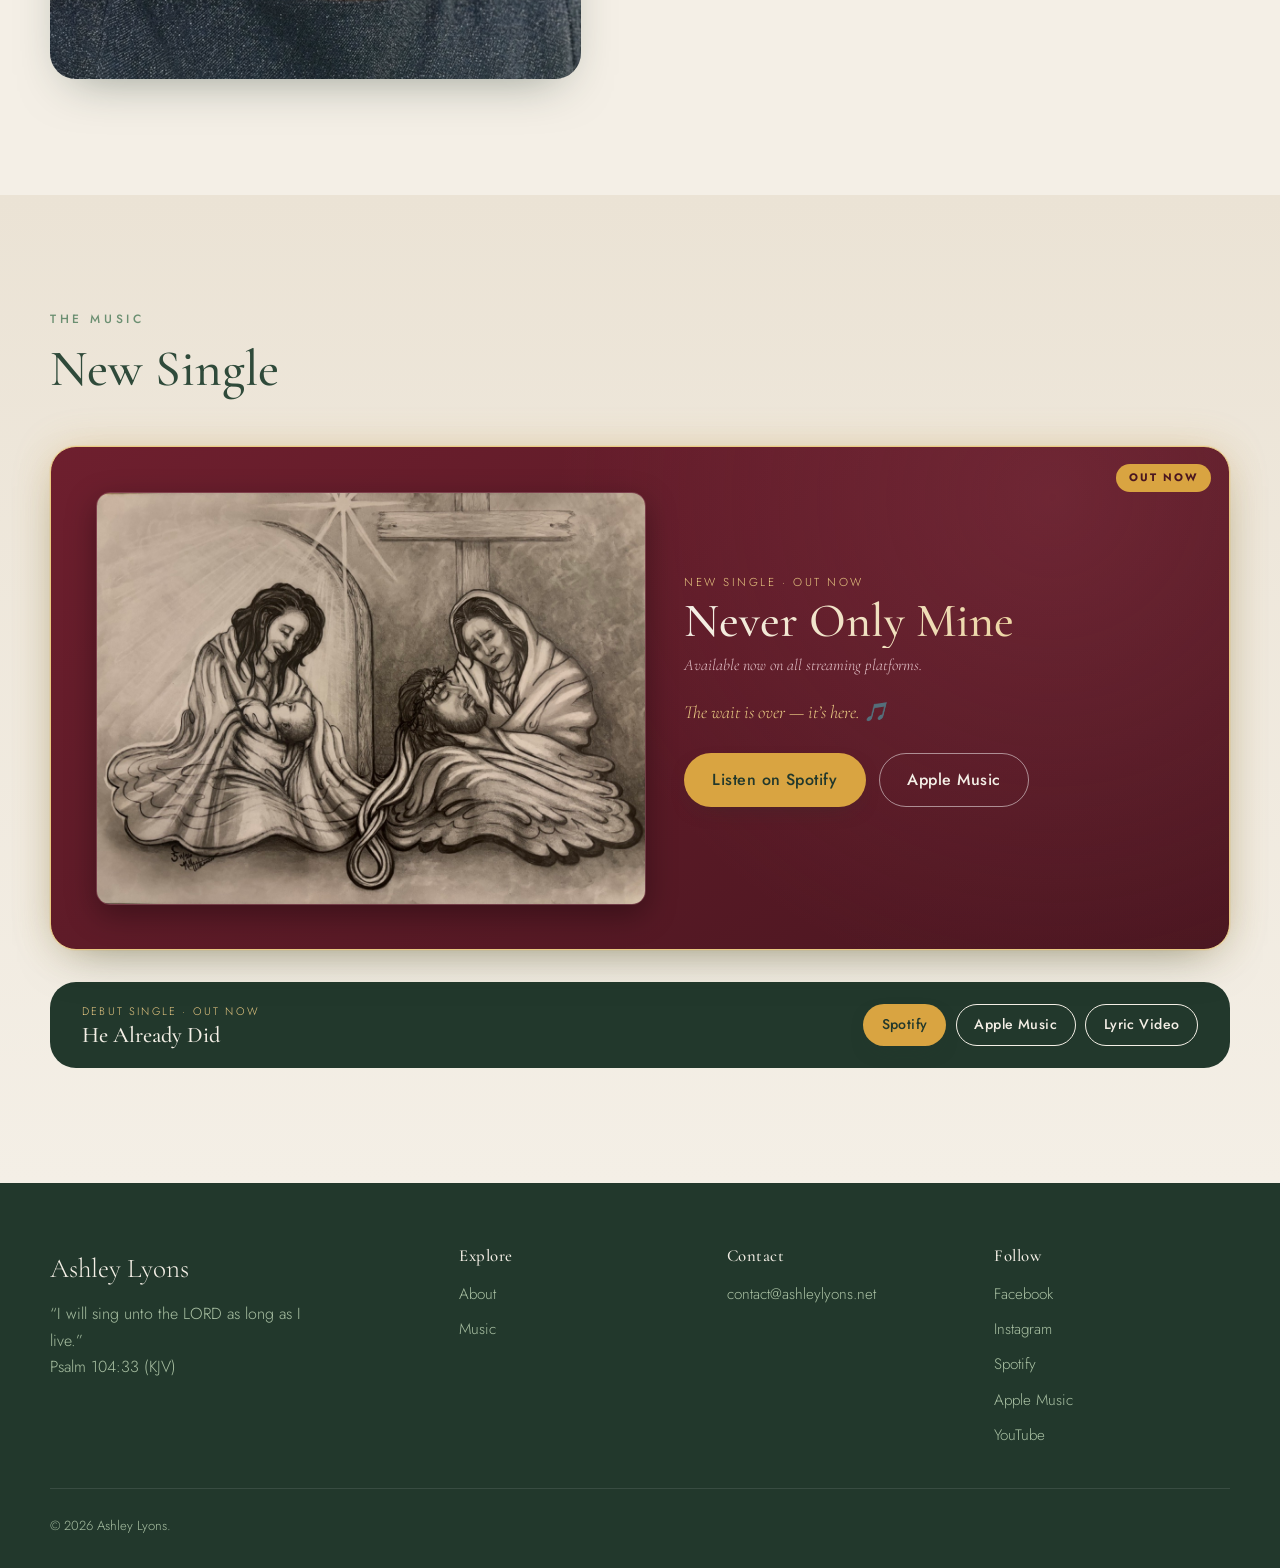
==== commit 6c43984d: "Add Never Only Mine preview and countdown" ====
--- a/index.html
+++ b/index.html
@@ -3,12 +3,12 @@
 <head>
   <meta charset="UTF-8" />
   <meta name="viewport" content="width=device-width, initial-scale=1.0" />
-  <meta name="description" content="Ashley Lyons — singer-songwriter. Debut single 'He Already Did' coming October 17, 2026. Hear a preview and be the first to know when it releases." />
+  <meta name="description" content="Ashley Lyons — singer-songwriter. New single 'Never Only Mine' coming November 27, 2026. Hear a preview. Debut single 'He Already Did' is out now." />
   <meta name="theme-color" content="#2f4a3a" />
 
   <!-- Open Graph -->
   <meta property="og:title" content="Ashley Lyons — Singer-Songwriter" />
-  <meta property="og:description" content="Debut single 'He Already Did' — coming October 17, 2026. Hear the preview." />
+  <meta property="og:description" content="New single 'Never Only Mine' — coming November 27, 2026. Hear the preview." />
   <meta property="og:type" content="website" />
   <meta property="og:url" content="https://ashleylyons.net/" />
   <meta property="og:image" content="https://ashleylyons.net/assets/cover.jpeg" />
@@ -20,7 +20,7 @@
   <link rel="preconnect" href="https://fonts.googleapis.com" />
   <link rel="preconnect" href="https://fonts.gstatic.com" crossorigin />
   <link href="https://fonts.googleapis.com/css2?family=Cormorant+Garamond:ital,wght@0,400;0,500;0,600;1,400&family=Jost:wght@300;400;500;600&display=swap" rel="stylesheet" />
-  <link rel="stylesheet" href="css/styles.css?v=20261016" />
+  <link rel="stylesheet" href="css/styles.css?v=20261114b" />
 </head>
 <body>
   <a class="skip-link" href="#main">Skip to content</a>
@@ -63,7 +63,7 @@
 
       <div class="hero__content">
         <h1 class="hero__title">Ashley&nbsp;Lyons</h1>
-        <a href="#music" class="hero__eyebrow" aria-label="Debut single coming October 17 — tap to hear the preview">Debut Single · Oct 17 · <span class="hero__eyebrow-cue">Tap to hear preview &darr;</span></a>
+        <a href="#music" class="hero__eyebrow" aria-label="New single coming November 27 — tap to hear the preview">New Single · Nov 27 · <span class="hero__eyebrow-cue">Tap to hear preview &darr;</span></a>
       </div>
 
       <a href="#about" class="hero__scroll" aria-label="Scroll to about">
@@ -90,26 +90,27 @@
       <div class="container">
         <div class="section__head reveal">
           <p class="section__eyebrow">The Music</p>
-          <h2 class="section__title">The Debut Single</h2>
+          <h2 class="section__title">New Single</h2>
         </div>
 
-        <!-- Coming soon / unreleased preview -->
-        <div class="upcoming reveal" id="upcoming">
+        <!-- Featured: coming soon / unreleased preview -->
+        <div class="upcoming upcoming--featured reveal" id="upcoming">
           <div class="upcoming__badge">Coming Soon</div>
+          <img class="upcoming__art" src="assets/never-only-mine-art.jpg" width="1200" height="900" alt="Pencil drawing of a mother holding her newborn beneath a star, beside a mother cradling her crowned son before a wooden cross" />
           <div class="upcoming__body">
-            <p class="upcoming__eyebrow">Next Single · Preview</p>
-            <h3 class="upcoming__title" id="upTitle">He Already Did</h3>
+            <p class="upcoming__eyebrow">New Single &middot; Preview</p>
+            <h3 class="upcoming__title" id="upTitle">Never Only Mine</h3>
             <p class="upcoming__sub">A first listen before it&rsquo;s out everywhere.</p>
             <p class="upcoming__fanfare" id="fanfare">The wait is over &mdash; it&rsquo;s here. &#127925;</p>
 
             <div class="upcoming__preview">
-              <button class="upcoming__play" id="previewBtn" aria-label="Play 30-second preview">
+              <button class="upcoming__play" id="previewBtn" aria-label="Play 15-second preview">
                 <span class="upcoming__playicon" id="previewIcon">&#9654;</span>
                 <span id="previewLabel">Play preview</span>
               </button>
               <div class="upcoming__bar" aria-hidden="true"><div class="upcoming__fill" id="previewFill"></div></div>
-              <span class="upcoming__clip">0:30 clip</span>
-              <audio id="previewAudio" preload="none" src="assets/preview.mp3"></audio>
+              <span class="upcoming__clip">0:15 clip</span>
+              <audio id="previewAudio" preload="none" src="assets/never-only-mine-preview.mp3"></audio>
             </div>
 
             <div class="upcoming__meta">
@@ -124,10 +125,22 @@
             <div class="upcoming__streams" id="streamLinks" hidden>
               <a class="btn btn--primary upcoming__stream" id="streamSpotify" href="https://open.spotify.com/artist/2u6B1OlPPQbvFLtnUCbcLt" target="_blank" rel="noopener noreferrer">Listen on Spotify</a>
               <a class="btn btn--ghost upcoming__stream" id="streamApple" href="https://music.apple.com/artist/6820266533" target="_blank" rel="noopener noreferrer">Apple Music</a>
-              <a class="btn btn--ghost upcoming__stream" id="streamYoutube" href="https://youtu.be/E40H5mmnSj8" target="_blank" rel="noopener noreferrer">Watch the Lyric Video</a>
             </div>
 
             <p class="upcoming__date" id="releaseDate"></p>
+          </div>
+        </div>
+
+        <!-- Previous single (already released) -->
+        <div class="released-single reveal">
+          <div class="released-single__text">
+            <p class="released-single__eyebrow">Debut Single &middot; Out Now</p>
+            <h3 class="released-single__title">He Already Did</h3>
+          </div>
+          <div class="released-single__links">
+            <a class="btn btn--primary" href="https://open.spotify.com/artist/2u6B1OlPPQbvFLtnUCbcLt" target="_blank" rel="noopener noreferrer">Spotify</a>
+            <a class="btn btn--ghost" href="https://music.apple.com/artist/6820266533" target="_blank" rel="noopener noreferrer">Apple Music</a>
+            <a class="btn btn--ghost" href="https://youtu.be/E40H5mmnSj8" target="_blank" rel="noopener noreferrer">Lyric Video</a>
           </div>
         </div>
       </div>
@@ -172,6 +185,6 @@
     </div>
   </footer>
 
-  <script src="js/main.js?v=20261016"></script>
+  <script src="js/main.js?v=20261114"></script>
 </body>
 </html>
--- a/css/styles.css
+++ b/css/styles.css
@@ -277,6 +277,7 @@
 
 /* streaming links (shown only when released) */
 .upcoming__streams { display: flex; gap: 0.8rem; flex-wrap: wrap; margin-top: 0.6rem; }
+.upcoming__streams[hidden] { display: none; }
 .upcoming__stream { padding: 0.8rem 1.7rem; font-size: 1rem; }
 .upcoming__stream.btn--ghost { border-color: rgba(255,255,255,0.5); color: var(--cream); }
 .upcoming__stream.btn--ghost:hover { background: var(--cream); color: var(--wine-deep); }
@@ -317,6 +318,31 @@
 /* confetti */
 .confetti-piece { position: fixed; top: -12px; width: 10px; height: 14px; z-index: 300; pointer-events: none; will-change: transform, opacity; }
 @keyframes confettiFall { to { transform: translateY(105vh) rotate(720deg); opacity: 0; } }
+
+/* featured card with artwork */
+.upcoming--featured { grid-template-columns: minmax(0, 1fr); }
+.upcoming__art {
+  width: 100%; height: auto; display: block; border-radius: var(--radius);
+  box-shadow: 0 10px 30px rgba(0,0,0,0.35); border: 1px solid rgba(255,255,255,0.15);
+}
+@media (min-width: 861px) {
+  .upcoming--featured { grid-template-columns: 1.1fr 1fr; padding: clamp(1.6rem, 3.5vw, 2.8rem); }
+  .upcoming--featured .upcoming__title { font-size: clamp(2rem, 4vw, 3rem); }
+}
+
+/* previous single: quieter secondary card */
+.released-single {
+  display: flex; align-items: center; justify-content: space-between; gap: 1.2rem; flex-wrap: wrap;
+  background: var(--forest-deep); color: var(--cream); border-radius: var(--radius-lg);
+  padding: 1.3rem clamp(1.3rem, 3vw, 2rem);
+}
+.released-single__eyebrow { text-transform: uppercase; letter-spacing: 0.2em; font-size: 0.68rem; color: var(--gold-soft); }
+.released-single__title { color: var(--cream); font-size: 1.4rem; margin-top: 0.1rem; }
+.released-single__links { display: flex; gap: 0.6rem; flex-wrap: wrap; }
+.released-single__links .btn { padding: 0.5rem 1.1rem; font-size: 0.88rem; }
+@media (max-width: 860px) {
+  .released-single { justify-content: center; text-align: center; }
+}
 
 /* ---------- Footer ---------- */
 .footer { background: var(--forest-deep); color: var(--sage); padding: 4rem 0 2rem; }
